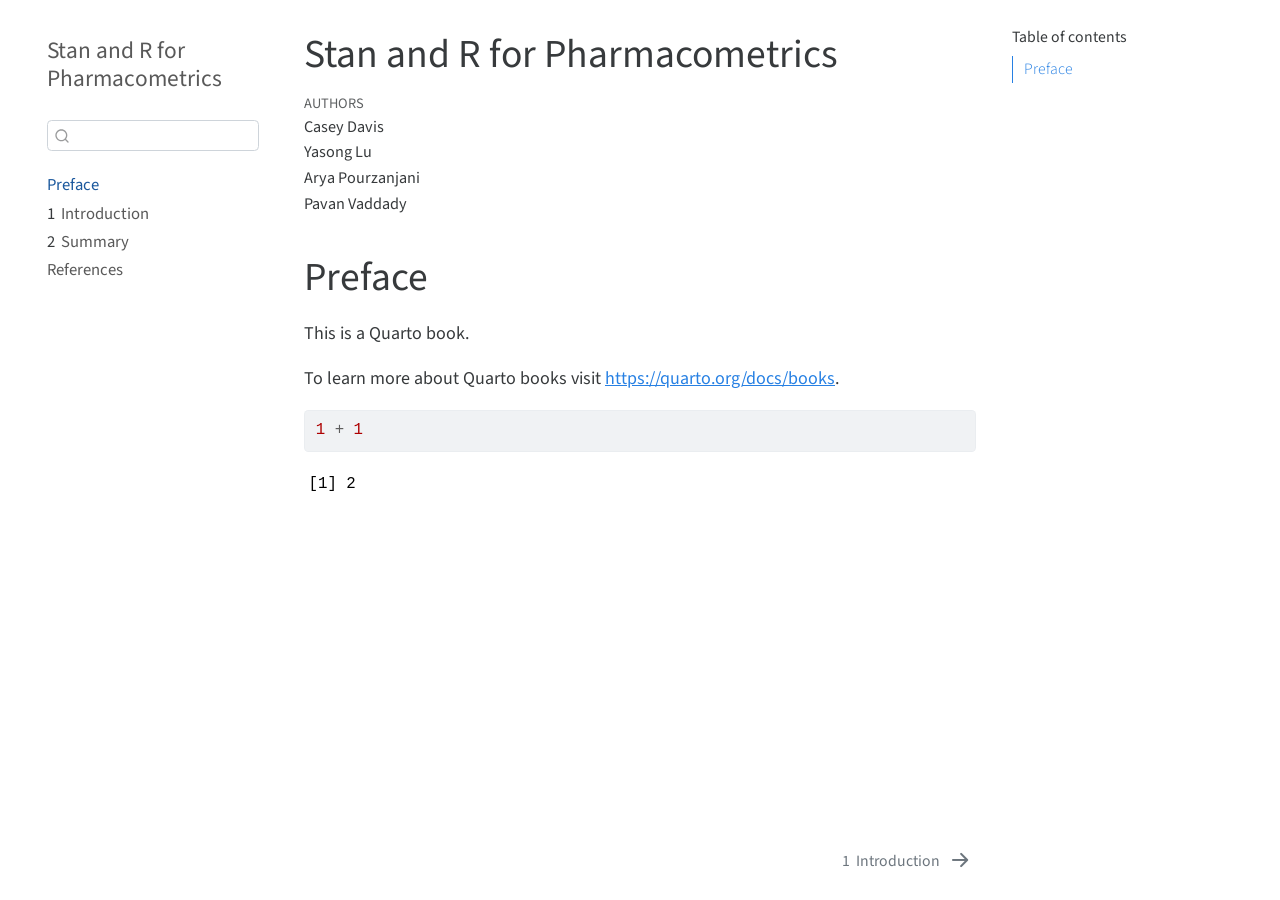
==== docs/index.html @ be0696f8 "Trying to publish" ====
<!DOCTYPE html>
<html xmlns="http://www.w3.org/1999/xhtml" lang="en" xml:lang="en"><head>

<meta charset="utf-8">
<meta name="generator" content="quarto-1.0.36">

<meta name="viewport" content="width=device-width, initial-scale=1.0, user-scalable=yes">

<meta name="author" content="Casey Davis">
<meta name="author" content="Yasong Lu">
<meta name="author" content="Arya Pourzanjani">
<meta name="author" content="Pavan Vaddady">

<title>Stan and R for Pharmacometrics</title>
<style>
code{white-space: pre-wrap;}
span.smallcaps{font-variant: small-caps;}
span.underline{text-decoration: underline;}
div.column{display: inline-block; vertical-align: top; width: 50%;}
div.hanging-indent{margin-left: 1.5em; text-indent: -1.5em;}
ul.task-list{list-style: none;}
pre > code.sourceCode { white-space: pre; position: relative; }
pre > code.sourceCode > span { display: inline-block; line-height: 1.25; }
pre > code.sourceCode > span:empty { height: 1.2em; }
.sourceCode { overflow: visible; }
code.sourceCode > span { color: inherit; text-decoration: inherit; }
div.sourceCode { margin: 1em 0; }
pre.sourceCode { margin: 0; }
@media screen {
div.sourceCode { overflow: auto; }
}
@media print {
pre > code.sourceCode { white-space: pre-wrap; }
pre > code.sourceCode > span { text-indent: -5em; padding-left: 5em; }
}
pre.numberSource code
  { counter-reset: source-line 0; }
pre.numberSource code > span
  { position: relative; left: -4em; counter-increment: source-line; }
pre.numberSource code > span > a:first-child::before
  { content: counter(source-line);
    position: relative; left: -1em; text-align: right; vertical-align: baseline;
    border: none; display: inline-block;
    -webkit-touch-callout: none; -webkit-user-select: none;
    -khtml-user-select: none; -moz-user-select: none;
    -ms-user-select: none; user-select: none;
    padding: 0 4px; width: 4em;
    color: #aaaaaa;
  }
pre.numberSource { margin-left: 3em; border-left: 1px solid #aaaaaa;  padding-left: 4px; }
div.sourceCode
  {   }
@media screen {
pre > code.sourceCode > span > a:first-child::before { text-decoration: underline; }
}
code span.al { color: #ff0000; font-weight: bold; } /* Alert */
code span.an { color: #60a0b0; font-weight: bold; font-style: italic; } /* Annotation */
code span.at { color: #7d9029; } /* Attribute */
code span.bn { color: #40a070; } /* BaseN */
code span.bu { } /* BuiltIn */
code span.cf { color: #007020; font-weight: bold; } /* ControlFlow */
code span.ch { color: #4070a0; } /* Char */
code span.cn { color: #880000; } /* Constant */
code span.co { color: #60a0b0; font-style: italic; } /* Comment */
code span.cv { color: #60a0b0; font-weight: bold; font-style: italic; } /* CommentVar */
code span.do { color: #ba2121; font-style: italic; } /* Documentation */
code span.dt { color: #902000; } /* DataType */
code span.dv { color: #40a070; } /* DecVal */
code span.er { color: #ff0000; font-weight: bold; } /* Error */
code span.ex { } /* Extension */
code span.fl { color: #40a070; } /* Float */
code span.fu { color: #06287e; } /* Function */
code span.im { } /* Import */
code span.in { color: #60a0b0; font-weight: bold; font-style: italic; } /* Information */
code span.kw { color: #007020; font-weight: bold; } /* Keyword */
code span.op { color: #666666; } /* Operator */
code span.ot { color: #007020; } /* Other */
code span.pp { color: #bc7a00; } /* Preprocessor */
code span.sc { color: #4070a0; } /* SpecialChar */
code span.ss { color: #bb6688; } /* SpecialString */
code span.st { color: #4070a0; } /* String */
code span.va { color: #19177c; } /* Variable */
code span.vs { color: #4070a0; } /* VerbatimString */
code span.wa { color: #60a0b0; font-weight: bold; font-style: italic; } /* Warning */
</style>


<script src="site_libs/quarto-nav/quarto-nav.js"></script>
<script src="site_libs/quarto-nav/headroom.min.js"></script>
<script src="site_libs/clipboard/clipboard.min.js"></script>
<script src="site_libs/quarto-search/autocomplete.umd.js"></script>
<script src="site_libs/quarto-search/fuse.min.js"></script>
<script src="site_libs/quarto-search/quarto-search.js"></script>
<meta name="quarto:offset" content="./">
<link href="./intro.html" rel="next">
<script src="site_libs/quarto-html/quarto.js"></script>
<script src="site_libs/quarto-html/popper.min.js"></script>
<script src="site_libs/quarto-html/tippy.umd.min.js"></script>
<script src="site_libs/quarto-html/anchor.min.js"></script>
<link href="site_libs/quarto-html/tippy.css" rel="stylesheet">
<link href="site_libs/quarto-html/quarto-syntax-highlighting.css" rel="stylesheet" id="quarto-text-highlighting-styles">
<script src="site_libs/bootstrap/bootstrap.min.js"></script>
<link href="site_libs/bootstrap/bootstrap-icons.css" rel="stylesheet">
<link href="site_libs/bootstrap/bootstrap.min.css" rel="stylesheet" id="quarto-bootstrap" data-mode="light">
<script id="quarto-search-options" type="application/json">{
  "location": "sidebar",
  "copy-button": false,
  "collapse-after": 3,
  "panel-placement": "start",
  "type": "textbox",
  "limit": 20,
  "language": {
    "search-no-results-text": "No results",
    "search-matching-documents-text": "matching documents",
    "search-copy-link-title": "Copy link to search",
    "search-hide-matches-text": "Hide additional matches",
    "search-more-match-text": "more match in this document",
    "search-more-matches-text": "more matches in this document",
    "search-clear-button-title": "Clear",
    "search-detached-cancel-button-title": "Cancel",
    "search-submit-button-title": "Submit"
  }
}</script>


</head>

<body class="nav-sidebar floating">

<div id="quarto-search-results"></div>
  <header id="quarto-header" class="headroom fixed-top">
  <nav class="quarto-secondary-nav" data-bs-toggle="collapse" data-bs-target="#quarto-sidebar" aria-controls="quarto-sidebar" aria-expanded="false" aria-label="Toggle sidebar navigation" onclick="if (window.quartoToggleHeadroom) { window.quartoToggleHeadroom(); }">
    <div class="container-fluid d-flex justify-content-between">
      <h1 class="quarto-secondary-nav-title">Stan and R for Pharmacometrics</h1>
      <button type="button" class="quarto-btn-toggle btn" aria-label="Show secondary navigation">
        <i class="bi bi-chevron-right"></i>
      </button>
    </div>
  </nav>
</header>
<!-- content -->
<div id="quarto-content" class="quarto-container page-columns page-rows-contents page-layout-article">
<!-- sidebar -->
  <nav id="quarto-sidebar" class="sidebar collapse sidebar-navigation floating overflow-auto">
    <div class="pt-lg-2 mt-2 text-left sidebar-header">
    <div class="sidebar-title mb-0 py-0">
      <a href="./">Stan and R for Pharmacometrics</a> 
    </div>
      </div>
      <div class="mt-2 flex-shrink-0 align-items-center">
        <div class="sidebar-search">
        <div id="quarto-search" class="" title="Search"></div>
        </div>
      </div>
    <div class="sidebar-menu-container"> 
    <ul class="list-unstyled mt-1">
        <li class="sidebar-item">
  <div class="sidebar-item-container"> 
  <a href="./index.html" class="sidebar-item-text sidebar-link active">Preface</a>
  </div>
</li>
        <li class="sidebar-item">
  <div class="sidebar-item-container"> 
  <a href="./intro.html" class="sidebar-item-text sidebar-link"><span class="chapter-number">1</span>&nbsp; <span class="chapter-title">Introduction</span></a>
  </div>
</li>
        <li class="sidebar-item">
  <div class="sidebar-item-container"> 
  <a href="./summary.html" class="sidebar-item-text sidebar-link"><span class="chapter-number">2</span>&nbsp; <span class="chapter-title">Summary</span></a>
  </div>
</li>
        <li class="sidebar-item">
  <div class="sidebar-item-container"> 
  <a href="./references.html" class="sidebar-item-text sidebar-link">References</a>
  </div>
</li>
    </ul>
    </div>
</nav>
<!-- margin-sidebar -->
    <div id="quarto-margin-sidebar" class="sidebar margin-sidebar">
        <nav id="TOC" role="doc-toc">
    <h2 id="toc-title">Table of contents</h2>
   
  <ul>
  <li><a href="#preface" id="toc-preface" class="nav-link active" data-scroll-target="#preface">Preface</a></li>
  </ul>
</nav>
    </div>
<!-- main -->
<main class="content" id="quarto-document-content">

<header id="title-block-header" class="quarto-title-block default">
<div class="quarto-title">
<h1 class="title d-none d-lg-block">Stan and R for Pharmacometrics</h1>
</div>



<div class="quarto-title-meta">

    <div>
    <div class="quarto-title-meta-heading">Authors</div>
    <div class="quarto-title-meta-contents">
             <p>Casey Davis </p>
             <p>Yasong Lu </p>
             <p>Arya Pourzanjani </p>
             <p>Pavan Vaddady </p>
          </div>
  </div>
    
    
  </div>
  

</header>

<section id="preface" class="level1 unnumbered">
<h1 class="unnumbered">Preface</h1>
<p>This is a Quarto book.</p>
<p>To learn more about Quarto books visit <a href="https://quarto.org/docs/books" class="uri">https://quarto.org/docs/books</a>.</p>
<div class="cell">
<div class="sourceCode cell-code" id="cb1"><pre class="sourceCode r code-with-copy"><code class="sourceCode r"><span id="cb1-1"><a href="#cb1-1" aria-hidden="true" tabindex="-1"></a><span class="dv">1</span> <span class="sc">+</span> <span class="dv">1</span></span></code><button title="Copy to Clipboard" class="code-copy-button"><i class="bi"></i></button></pre></div>
<div class="cell-output cell-output-stdout">
<pre><code>[1] 2</code></pre>
</div>
</div>


</section>

</main> <!-- /main -->
<script id="quarto-html-after-body" type="application/javascript">
window.document.addEventListener("DOMContentLoaded", function (event) {
  const toggleBodyColorMode = (bsSheetEl) => {
    const mode = bsSheetEl.getAttribute("data-mode");
    const bodyEl = window.document.querySelector("body");
    if (mode === "dark") {
      bodyEl.classList.add("quarto-dark");
      bodyEl.classList.remove("quarto-light");
    } else {
      bodyEl.classList.add("quarto-light");
      bodyEl.classList.remove("quarto-dark");
    }
  }
  const toggleBodyColorPrimary = () => {
    const bsSheetEl = window.document.querySelector("link#quarto-bootstrap");
    if (bsSheetEl) {
      toggleBodyColorMode(bsSheetEl);
    }
  }
  toggleBodyColorPrimary();  
  const icon = "";
  const anchorJS = new window.AnchorJS();
  anchorJS.options = {
    placement: 'right',
    icon: icon
  };
  anchorJS.add('.anchored');
  const clipboard = new window.ClipboardJS('.code-copy-button', {
    target: function(trigger) {
      return trigger.previousElementSibling;
    }
  });
  clipboard.on('success', function(e) {
    // button target
    const button = e.trigger;
    // don't keep focus
    button.blur();
    // flash "checked"
    button.classList.add('code-copy-button-checked');
    var currentTitle = button.getAttribute("title");
    button.setAttribute("title", "Copied!");
    setTimeout(function() {
      button.setAttribute("title", currentTitle);
      button.classList.remove('code-copy-button-checked');
    }, 1000);
    // clear code selection
    e.clearSelection();
  });
  function tippyHover(el, contentFn) {
    const config = {
      allowHTML: true,
      content: contentFn,
      maxWidth: 500,
      delay: 100,
      arrow: false,
      appendTo: function(el) {
          return el.parentElement;
      },
      interactive: true,
      interactiveBorder: 10,
      theme: 'quarto',
      placement: 'bottom-start'
    };
    window.tippy(el, config); 
  }
  const noterefs = window.document.querySelectorAll('a[role="doc-noteref"]');
  for (var i=0; i<noterefs.length; i++) {
    const ref = noterefs[i];
    tippyHover(ref, function() {
      let href = ref.getAttribute('href');
      try { href = new URL(href).hash; } catch {}
      const id = href.replace(/^#\/?/, "");
      const note = window.document.getElementById(id);
      return note.innerHTML;
    });
  }
  var bibliorefs = window.document.querySelectorAll('a[role="doc-biblioref"]');
  for (var i=0; i<bibliorefs.length; i++) {
    const ref = bibliorefs[i];
    const cites = ref.parentNode.getAttribute('data-cites').split(' ');
    tippyHover(ref, function() {
      var popup = window.document.createElement('div');
      cites.forEach(function(cite) {
        var citeDiv = window.document.createElement('div');
        citeDiv.classList.add('hanging-indent');
        citeDiv.classList.add('csl-entry');
        var biblioDiv = window.document.getElementById('ref-' + cite);
        if (biblioDiv) {
          citeDiv.innerHTML = biblioDiv.innerHTML;
        }
        popup.appendChild(citeDiv);
      });
      return popup.innerHTML;
    });
  }
});
</script>
<nav class="page-navigation">
  <div class="nav-page nav-page-previous">
  </div>
  <div class="nav-page nav-page-next">
      <a href="./intro.html" class="pagination-link">
        <span class="nav-page-text"><span class="chapter-number">1</span>&nbsp; <span class="chapter-title">Introduction</span></span> <i class="bi bi-arrow-right-short"></i>
      </a>
  </div>
</nav>
</div> <!-- /content -->



</body></html>
---- docs/site_libs/quarto-html/tippy.css ----
.tippy-box[data-animation=fade][data-state=hidden]{opacity:0}[data-tippy-root]{max-width:calc(100vw - 10px)}.tippy-box{position:relative;background-color:#333;color:#fff;border-radius:4px;font-size:14px;line-height:1.4;white-space:normal;outline:0;transition-property:transform,visibility,opacity}.tippy-box[data-placement^=top]>.tippy-arrow{bottom:0}.tippy-box[data-placement^=top]>.tippy-arrow:before{bottom:-7px;left:0;border-width:8px 8px 0;border-top-color:initial;transform-origin:center top}.tippy-box[data-placement^=bottom]>.tippy-arrow{top:0}.tippy-box[data-placement^=bottom]>.tippy-arrow:before{top:-7px;left:0;border-width:0 8px 8px;border-bottom-color:initial;transform-origin:center bottom}.tippy-box[data-placement^=left]>.tippy-arrow{right:0}.tippy-box[data-placement^=left]>.tippy-arrow:before{border-width:8px 0 8px 8px;border-left-color:initial;right:-7px;transform-origin:center left}.tippy-box[data-placement^=right]>.tippy-arrow{left:0}.tippy-box[data-placement^=right]>.tippy-arrow:before{left:-7px;border-width:8px 8px 8px 0;border-right-color:initial;transform-origin:center right}.tippy-box[data-inertia][data-state=visible]{transition-timing-function:cubic-bezier(.54,1.5,.38,1.11)}.tippy-arrow{width:16px;height:16px;color:#333}.tippy-arrow:before{content:"";position:absolute;border-color:transparent;border-style:solid}.tippy-content{position:relative;padding:5px 9px;z-index:1}
---- docs/site_libs/quarto-html/quarto-syntax-highlighting.css ----
/* quarto syntax highlight colors */
:root {
  --quarto-hl-ot-color: #003B4F;
  --quarto-hl-at-color: #657422;
  --quarto-hl-ss-color: #20794D;
  --quarto-hl-an-color: #5E5E5E;
  --quarto-hl-fu-color: #4758AB;
  --quarto-hl-st-color: #20794D;
  --quarto-hl-cf-color: #003B4F;
  --quarto-hl-op-color: #5E5E5E;
  --quarto-hl-er-color: #AD0000;
  --quarto-hl-bn-color: #AD0000;
  --quarto-hl-al-color: #AD0000;
  --quarto-hl-va-color: #111111;
  --quarto-hl-bu-color: inherit;
  --quarto-hl-ex-color: inherit;
  --quarto-hl-pp-color: #AD0000;
  --quarto-hl-in-color: #5E5E5E;
  --quarto-hl-vs-color: #20794D;
  --quarto-hl-wa-color: #5E5E5E;
  --quarto-hl-do-color: #5E5E5E;
  --quarto-hl-im-color: #00769E;
  --quarto-hl-ch-color: #20794D;
  --quarto-hl-dt-color: #AD0000;
  --quarto-hl-fl-color: #AD0000;
  --quarto-hl-co-color: #5E5E5E;
  --quarto-hl-cv-color: #5E5E5E;
  --quarto-hl-cn-color: #8f5902;
  --quarto-hl-sc-color: #5E5E5E;
  --quarto-hl-dv-color: #AD0000;
  --quarto-hl-kw-color: #003B4F;
}

/* other quarto variables */
:root {
  --quarto-font-monospace: SFMono-Regular, Menlo, Monaco, Consolas, "Liberation Mono", "Courier New", monospace;
}

pre > code.sourceCode > span {
  color: #003B4F;
}

code span {
  color: #003B4F;
}

code.sourceCode > span {
  color: #003B4F;
}

div.sourceCode,
div.sourceCode pre.sourceCode {
  color: #003B4F;
}

code span.ot {
  color: #003B4F;
}

code span.at {
  color: #657422;
}

code span.ss {
  color: #20794D;
}

code span.an {
  color: #5E5E5E;
}

code span.fu {
  color: #4758AB;
}

code span.st {
  color: #20794D;
}

code span.cf {
  color: #003B4F;
}

code span.op {
  color: #5E5E5E;
}

code span.er {
  color: #AD0000;
}

code span.bn {
  color: #AD0000;
}

code span.al {
  color: #AD0000;
}

code span.va {
  color: #111111;
}

code span.pp {
  color: #AD0000;
}

code span.in {
  color: #5E5E5E;
}

code span.vs {
  color: #20794D;
}

code span.wa {
  color: #5E5E5E;
  font-style: italic;
}

code span.do {
  color: #5E5E5E;
  font-style: italic;
}

code span.im {
  color: #00769E;
}

code span.ch {
  color: #20794D;
}

code span.dt {
  color: #AD0000;
}

code span.fl {
  color: #AD0000;
}

code span.co {
  color: #5E5E5E;
}

code span.cv {
  color: #5E5E5E;
  font-style: italic;
}

code span.cn {
  color: #8f5902;
}

code span.sc {
  color: #5E5E5E;
}

code span.dv {
  color: #AD0000;
}

code span.kw {
  color: #003B4F;
}

.prevent-inlining {
  content: "</";
}

/*# sourceMappingURL=debc5d5d77c3f9108843748ff7464032.css.map */
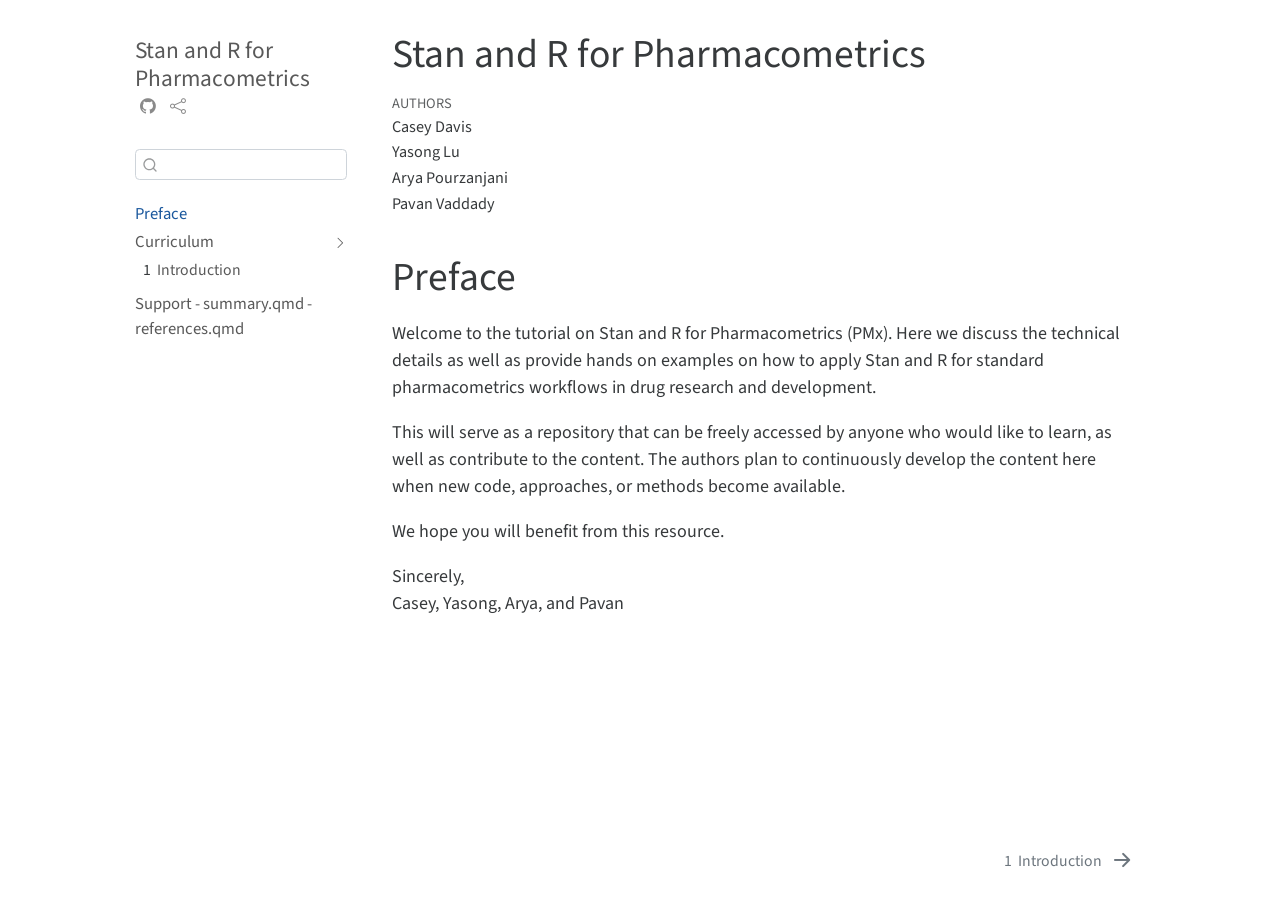
==== commit 0bcc0964: "trying to publish part 2" ====
--- a/docs/index.html
+++ b/docs/index.html
@@ -19,69 +19,6 @@
 div.column{display: inline-block; vertical-align: top; width: 50%;}
 div.hanging-indent{margin-left: 1.5em; text-indent: -1.5em;}
 ul.task-list{list-style: none;}
-pre > code.sourceCode { white-space: pre; position: relative; }
-pre > code.sourceCode > span { display: inline-block; line-height: 1.25; }
-pre > code.sourceCode > span:empty { height: 1.2em; }
-.sourceCode { overflow: visible; }
-code.sourceCode > span { color: inherit; text-decoration: inherit; }
-div.sourceCode { margin: 1em 0; }
-pre.sourceCode { margin: 0; }
-@media screen {
-div.sourceCode { overflow: auto; }
-}
-@media print {
-pre > code.sourceCode { white-space: pre-wrap; }
-pre > code.sourceCode > span { text-indent: -5em; padding-left: 5em; }
-}
-pre.numberSource code
-  { counter-reset: source-line 0; }
-pre.numberSource code > span
-  { position: relative; left: -4em; counter-increment: source-line; }
-pre.numberSource code > span > a:first-child::before
-  { content: counter(source-line);
-    position: relative; left: -1em; text-align: right; vertical-align: baseline;
-    border: none; display: inline-block;
-    -webkit-touch-callout: none; -webkit-user-select: none;
-    -khtml-user-select: none; -moz-user-select: none;
-    -ms-user-select: none; user-select: none;
-    padding: 0 4px; width: 4em;
-    color: #aaaaaa;
-  }
-pre.numberSource { margin-left: 3em; border-left: 1px solid #aaaaaa;  padding-left: 4px; }
-div.sourceCode
-  {   }
-@media screen {
-pre > code.sourceCode > span > a:first-child::before { text-decoration: underline; }
-}
-code span.al { color: #ff0000; font-weight: bold; } /* Alert */
-code span.an { color: #60a0b0; font-weight: bold; font-style: italic; } /* Annotation */
-code span.at { color: #7d9029; } /* Attribute */
-code span.bn { color: #40a070; } /* BaseN */
-code span.bu { } /* BuiltIn */
-code span.cf { color: #007020; font-weight: bold; } /* ControlFlow */
-code span.ch { color: #4070a0; } /* Char */
-code span.cn { color: #880000; } /* Constant */
-code span.co { color: #60a0b0; font-style: italic; } /* Comment */
-code span.cv { color: #60a0b0; font-weight: bold; font-style: italic; } /* CommentVar */
-code span.do { color: #ba2121; font-style: italic; } /* Documentation */
-code span.dt { color: #902000; } /* DataType */
-code span.dv { color: #40a070; } /* DecVal */
-code span.er { color: #ff0000; font-weight: bold; } /* Error */
-code span.ex { } /* Extension */
-code span.fl { color: #40a070; } /* Float */
-code span.fu { color: #06287e; } /* Function */
-code span.im { } /* Import */
-code span.in { color: #60a0b0; font-weight: bold; font-style: italic; } /* Information */
-code span.kw { color: #007020; font-weight: bold; } /* Keyword */
-code span.op { color: #666666; } /* Operator */
-code span.ot { color: #007020; } /* Other */
-code span.pp { color: #bc7a00; } /* Preprocessor */
-code span.sc { color: #4070a0; } /* SpecialChar */
-code span.ss { color: #bb6688; } /* SpecialString */
-code span.st { color: #4070a0; } /* String */
-code span.va { color: #19177c; } /* Variable */
-code span.vs { color: #4070a0; } /* VerbatimString */
-code span.wa { color: #60a0b0; font-weight: bold; font-style: italic; } /* Warning */
 </style>
 
 
@@ -125,7 +62,7 @@
 
 </head>
 
-<body class="nav-sidebar floating">
+<body class="nav-sidebar floating fullcontent">
 
 <div id="quarto-search-results"></div>
   <header id="quarto-header" class="headroom fixed-top">
@@ -145,6 +82,24 @@
     <div class="pt-lg-2 mt-2 text-left sidebar-header">
     <div class="sidebar-title mb-0 py-0">
       <a href="./">Stan and R for Pharmacometrics</a> 
+        <div class="sidebar-tools-main">
+    <a href="https://github.com/cbdavis33/cbdavis33.github.io" title="Source Code" class="sidebar-tool px-1"><i class="bi bi-github"></i></a>
+    <a href="" title="Share" id="sidebar-tool-dropdown-0" class="sidebar-tool dropdown-toggle px-1" data-bs-toggle="dropdown" aria-expanded="false"><i class="bi bi-share"></i></a>
+    <ul class="dropdown-menu" aria-labelledby="sidebar-tool-dropdown-0">
+        <li>
+          <a class="dropdown-item sidebar-tools-main-item" href="https://twitter.com/intent/tweet?url=|url|">
+            <i class="bi bi-bi-twitter pe-1"></i>
+          Twitter
+          </a>
+        </li>
+        <li>
+          <a class="dropdown-item sidebar-tools-main-item" href="https://www.facebook.com/sharer/sharer.php?u=|url|">
+            <i class="bi bi-bi-facebook pe-1"></i>
+          Facebook
+          </a>
+        </li>
+    </ul>
+</div>
     </div>
       </div>
       <div class="mt-2 flex-shrink-0 align-items-center">
@@ -159,34 +114,31 @@
   <a href="./index.html" class="sidebar-item-text sidebar-link active">Preface</a>
   </div>
 </li>
-        <li class="sidebar-item">
+        <li class="sidebar-item sidebar-item-section">
+      <div class="sidebar-item-container"> 
+            <a class="sidebar-item-text sidebar-link text-start" data-bs-toggle="collapse" data-bs-target="#quarto-sidebar-section-1" aria-expanded="true">Curriculum</a>
+          <a class="sidebar-item-toggle text-start" data-bs-toggle="collapse" data-bs-target="#quarto-sidebar-section-1" aria-expanded="true">
+            <i class="bi bi-chevron-right ms-2"></i>
+          </a> 
+      </div>
+      <ul id="quarto-sidebar-section-1" class="collapse list-unstyled sidebar-section depth1 show">  
+          <li class="sidebar-item">
   <div class="sidebar-item-container"> 
   <a href="./intro.html" class="sidebar-item-text sidebar-link"><span class="chapter-number">1</span>&nbsp; <span class="chapter-title">Introduction</span></a>
   </div>
 </li>
-        <li class="sidebar-item">
-  <div class="sidebar-item-container"> 
-  <a href="./summary.html" class="sidebar-item-text sidebar-link"><span class="chapter-number">2</span>&nbsp; <span class="chapter-title">Summary</span></a>
-  </div>
-</li>
-        <li class="sidebar-item">
-  <div class="sidebar-item-container"> 
-  <a href="./references.html" class="sidebar-item-text sidebar-link">References</a>
-  </div>
-</li>
+      </ul>
+  </li>
+        <li class="sidebar-item sidebar-item-section">
+      <span class="sidebar-item-text sidebar-link text-start">Support
+        - summary.qmd
+        - references.qmd</span>
+  </li>
     </ul>
     </div>
 </nav>
 <!-- margin-sidebar -->
-    <div id="quarto-margin-sidebar" class="sidebar margin-sidebar">
-        <nav id="TOC" role="doc-toc">
-    <h2 id="toc-title">Table of contents</h2>
-   
-  <ul>
-  <li><a href="#preface" id="toc-preface" class="nav-link active" data-scroll-target="#preface">Preface</a></li>
-  </ul>
-</nav>
-    </div>
+    
 <!-- main -->
 <main class="content" id="quarto-document-content">
 
@@ -217,14 +169,10 @@
 
 <section id="preface" class="level1 unnumbered">
 <h1 class="unnumbered">Preface</h1>
-<p>This is a Quarto book.</p>
-<p>To learn more about Quarto books visit <a href="https://quarto.org/docs/books" class="uri">https://quarto.org/docs/books</a>.</p>
-<div class="cell">
-<div class="sourceCode cell-code" id="cb1"><pre class="sourceCode r code-with-copy"><code class="sourceCode r"><span id="cb1-1"><a href="#cb1-1" aria-hidden="true" tabindex="-1"></a><span class="dv">1</span> <span class="sc">+</span> <span class="dv">1</span></span></code><button title="Copy to Clipboard" class="code-copy-button"><i class="bi"></i></button></pre></div>
-<div class="cell-output cell-output-stdout">
-<pre><code>[1] 2</code></pre>
-</div>
-</div>
+<p>Welcome to the tutorial on Stan and R for Pharmacometrics (PMx). Here we discuss the technical details as well as provide hands on examples on how to apply Stan and R for standard pharmacometrics workflows in drug research and development.</p>
+<p>This will serve as a repository that can be freely accessed by anyone who would like to learn, as well as contribute to the content. The authors plan to continuously develop the content here when new code, approaches, or methods become available.</p>
+<p>We hope you will benefit from this resource.</p>
+<p>Sincerely, <br> Casey, Yasong, Arya, and Pavan</p>
 
 
 </section>
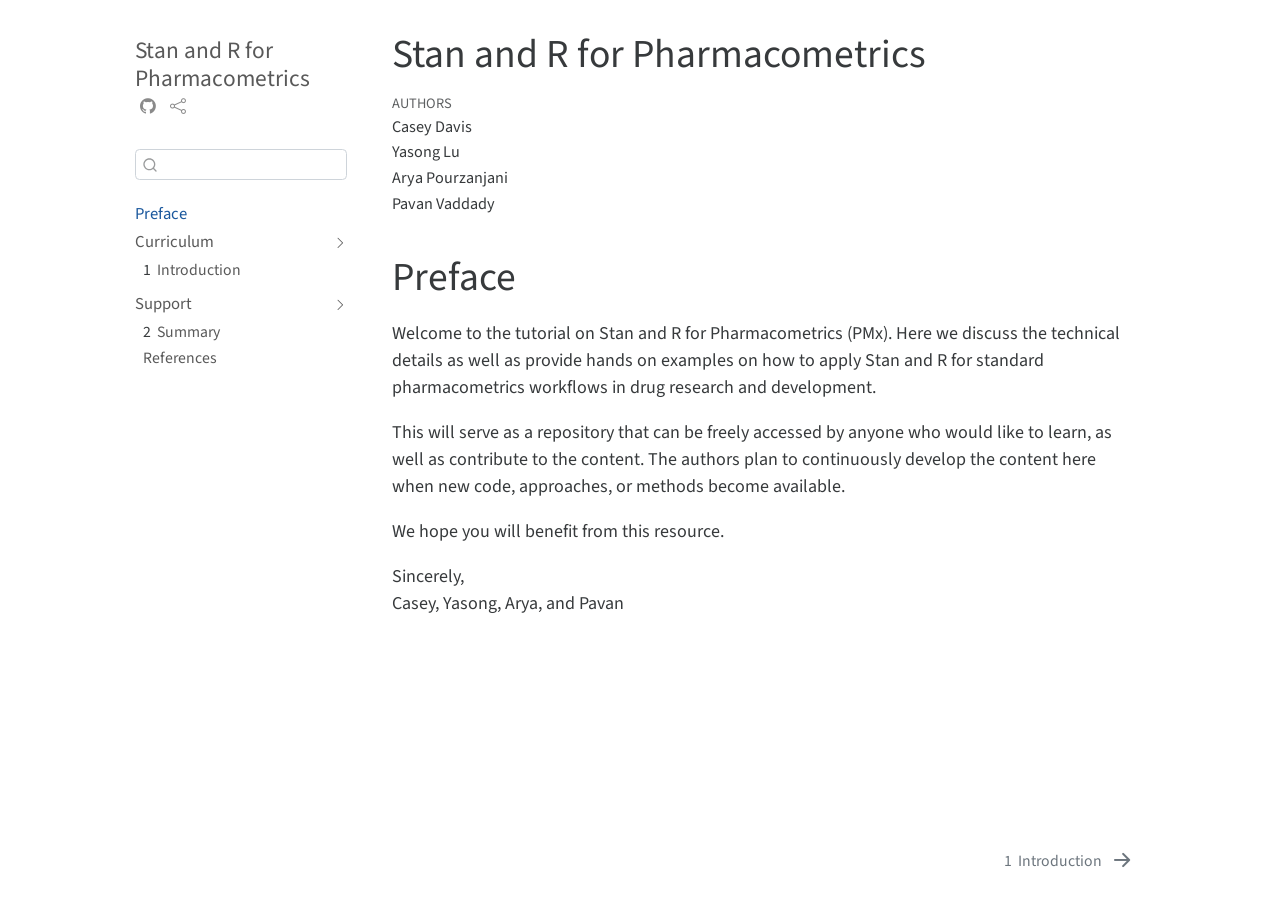
==== commit 0cca2959: "part 3" ====
--- a/docs/index.html
+++ b/docs/index.html
@@ -130,9 +130,24 @@
       </ul>
   </li>
         <li class="sidebar-item sidebar-item-section">
-      <span class="sidebar-item-text sidebar-link text-start">Support
-        - summary.qmd
-        - references.qmd</span>
+      <div class="sidebar-item-container"> 
+            <a class="sidebar-item-text sidebar-link text-start" data-bs-toggle="collapse" data-bs-target="#quarto-sidebar-section-2" aria-expanded="true">Support</a>
+          <a class="sidebar-item-toggle text-start" data-bs-toggle="collapse" data-bs-target="#quarto-sidebar-section-2" aria-expanded="true">
+            <i class="bi bi-chevron-right ms-2"></i>
+          </a> 
+      </div>
+      <ul id="quarto-sidebar-section-2" class="collapse list-unstyled sidebar-section depth1 show">  
+          <li class="sidebar-item">
+  <div class="sidebar-item-container"> 
+  <a href="./summary.html" class="sidebar-item-text sidebar-link"><span class="chapter-number">2</span>&nbsp; <span class="chapter-title">Summary</span></a>
+  </div>
+</li>
+          <li class="sidebar-item">
+  <div class="sidebar-item-container"> 
+  <a href="./references.html" class="sidebar-item-text sidebar-link">References</a>
+  </div>
+</li>
+      </ul>
   </li>
     </ul>
     </div>
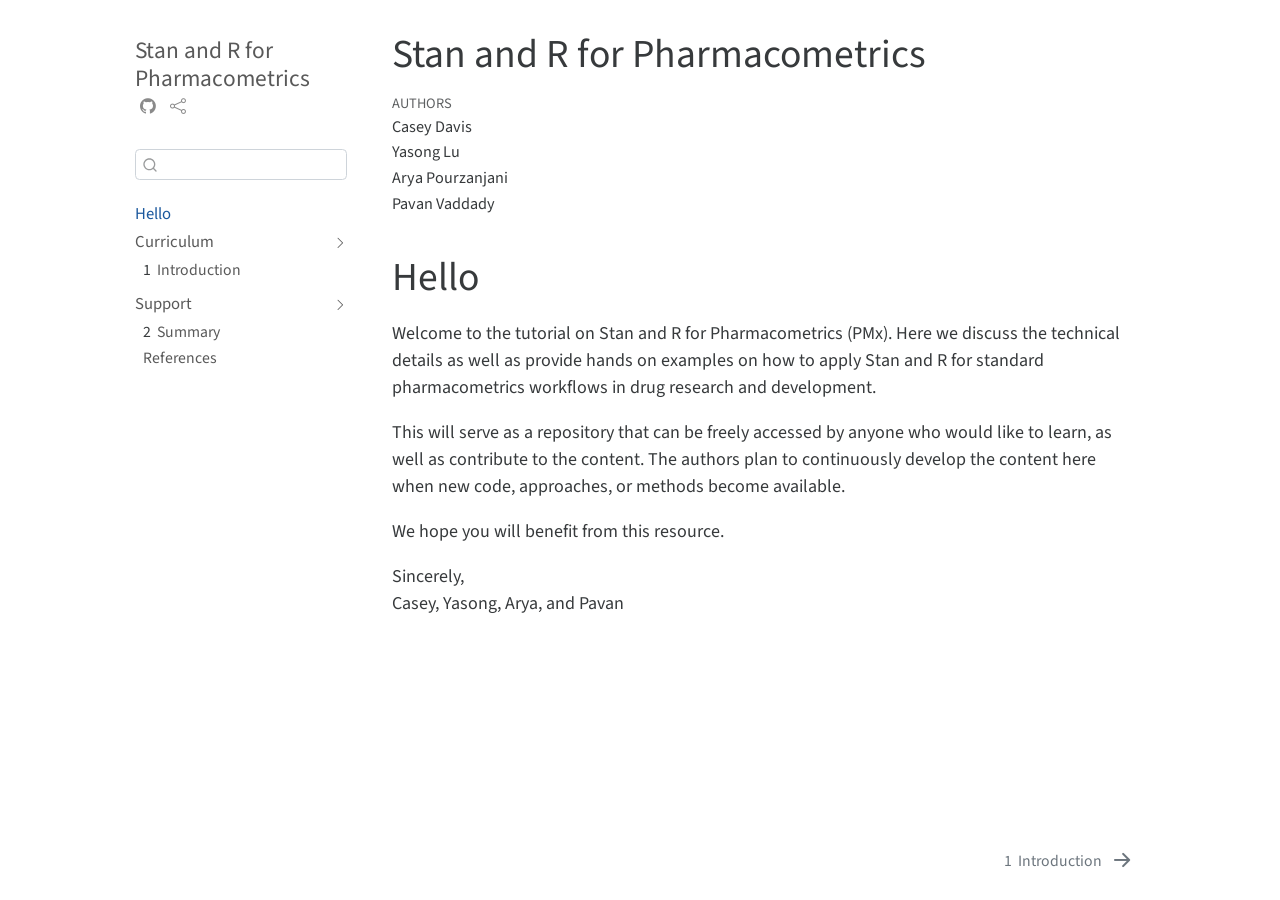
==== commit a93e6676: "trying something" ====
--- a/docs/index.html
+++ b/docs/index.html
@@ -111,7 +111,7 @@
     <ul class="list-unstyled mt-1">
         <li class="sidebar-item">
   <div class="sidebar-item-container"> 
-  <a href="./index.html" class="sidebar-item-text sidebar-link active">Preface</a>
+  <a href="./index.html" class="sidebar-item-text sidebar-link active">Hello</a>
   </div>
 </li>
         <li class="sidebar-item sidebar-item-section">
@@ -182,8 +182,8 @@
 
 </header>
 
-<section id="preface" class="level1 unnumbered">
-<h1 class="unnumbered">Preface</h1>
+<section id="hello" class="level1 unnumbered">
+<h1 class="unnumbered">Hello</h1>
 <p>Welcome to the tutorial on Stan and R for Pharmacometrics (PMx). Here we discuss the technical details as well as provide hands on examples on how to apply Stan and R for standard pharmacometrics workflows in drug research and development.</p>
 <p>This will serve as a repository that can be freely accessed by anyone who would like to learn, as well as contribute to the content. The authors plan to continuously develop the content here when new code, approaches, or methods become available.</p>
 <p>We hope you will benefit from this resource.</p>
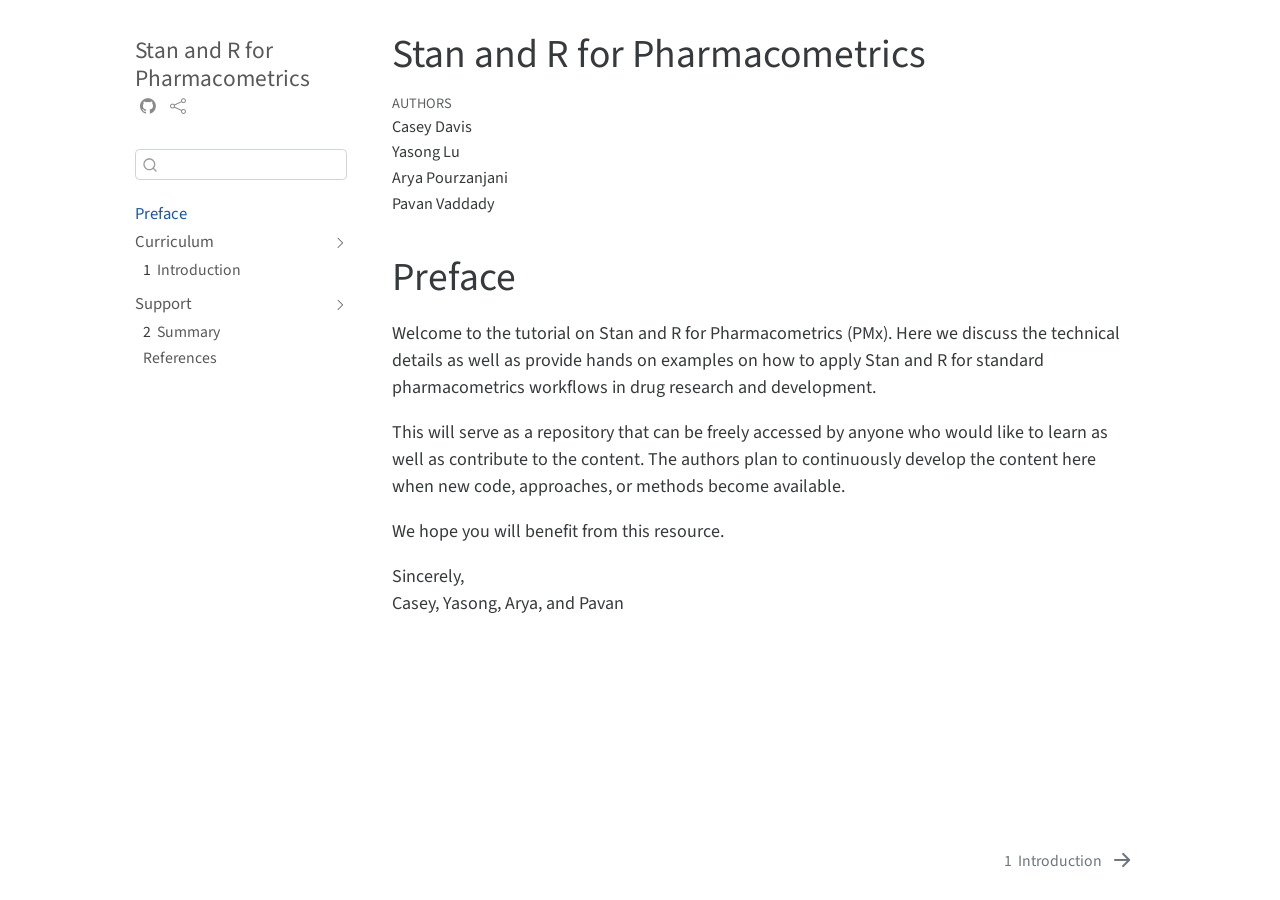
==== commit 8141048a: "Still" ====
--- a/docs/index.html
+++ b/docs/index.html
@@ -111,7 +111,7 @@
     <ul class="list-unstyled mt-1">
         <li class="sidebar-item">
   <div class="sidebar-item-container"> 
-  <a href="./index.html" class="sidebar-item-text sidebar-link active">Hello</a>
+  <a href="./index.html" class="sidebar-item-text sidebar-link active">Preface</a>
   </div>
 </li>
         <li class="sidebar-item sidebar-item-section">
@@ -182,10 +182,10 @@
 
 </header>
 
-<section id="hello" class="level1 unnumbered">
-<h1 class="unnumbered">Hello</h1>
+<section id="preface" class="level1 unnumbered">
+<h1 class="unnumbered">Preface</h1>
 <p>Welcome to the tutorial on Stan and R for Pharmacometrics (PMx). Here we discuss the technical details as well as provide hands on examples on how to apply Stan and R for standard pharmacometrics workflows in drug research and development.</p>
-<p>This will serve as a repository that can be freely accessed by anyone who would like to learn, as well as contribute to the content. The authors plan to continuously develop the content here when new code, approaches, or methods become available.</p>
+<p>This will serve as a repository that can be freely accessed by anyone who would like to learn as well as contribute to the content. The authors plan to continuously develop the content here when new code, approaches, or methods become available.</p>
 <p>We hope you will benefit from this resource.</p>
 <p>Sincerely, <br> Casey, Yasong, Arya, and Pavan</p>
 
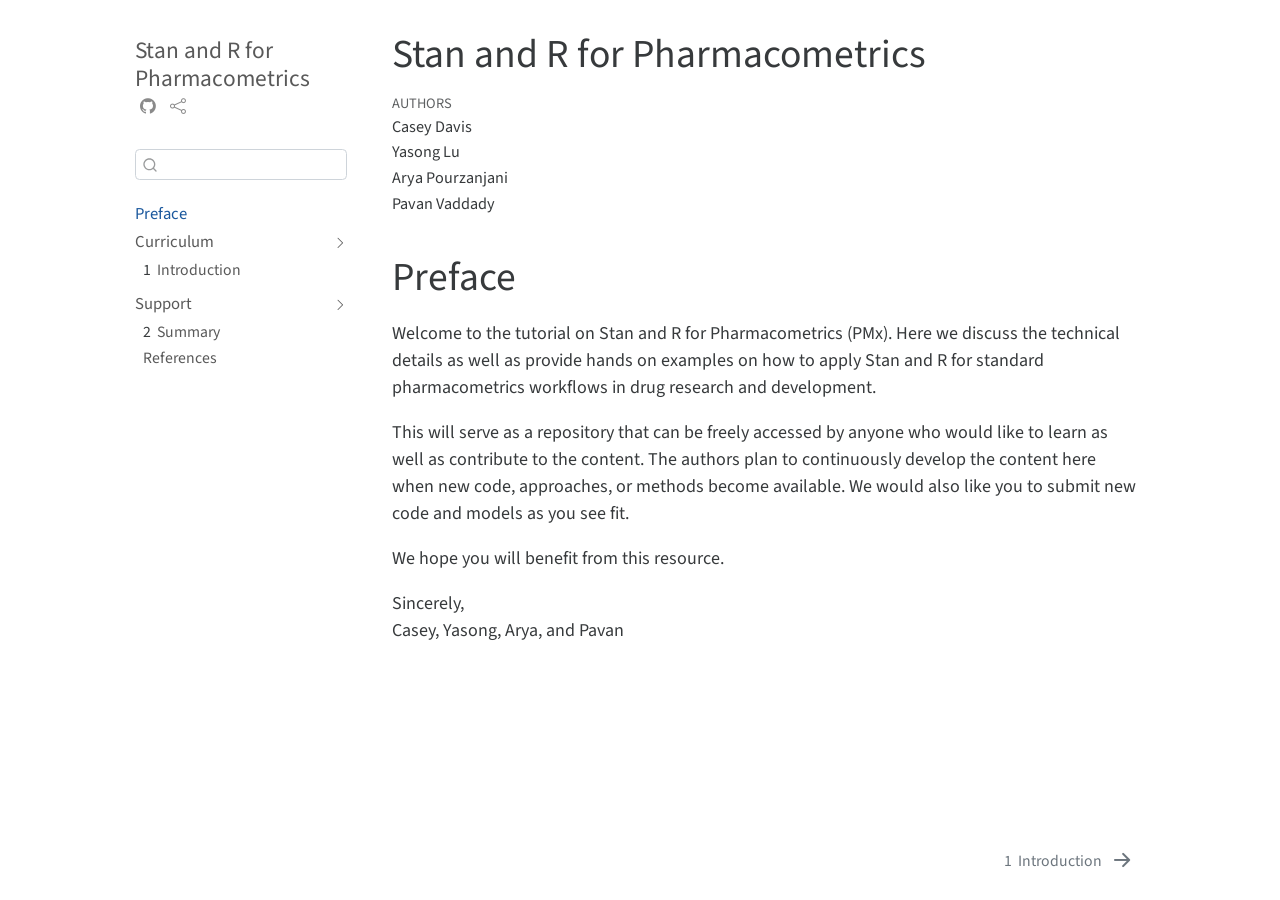
==== commit f4e14ec1: "still trying to publish" ====
--- a/docs/index.html
+++ b/docs/index.html
@@ -185,7 +185,7 @@
 <section id="preface" class="level1 unnumbered">
 <h1 class="unnumbered">Preface</h1>
 <p>Welcome to the tutorial on Stan and R for Pharmacometrics (PMx). Here we discuss the technical details as well as provide hands on examples on how to apply Stan and R for standard pharmacometrics workflows in drug research and development.</p>
-<p>This will serve as a repository that can be freely accessed by anyone who would like to learn as well as contribute to the content. The authors plan to continuously develop the content here when new code, approaches, or methods become available.</p>
+<p>This will serve as a repository that can be freely accessed by anyone who would like to learn as well as contribute to the content. The authors plan to continuously develop the content here when new code, approaches, or methods become available. We would also like you to submit new code and models as you see fit.</p>
 <p>We hope you will benefit from this resource.</p>
 <p>Sincerely, <br> Casey, Yasong, Arya, and Pavan</p>
 
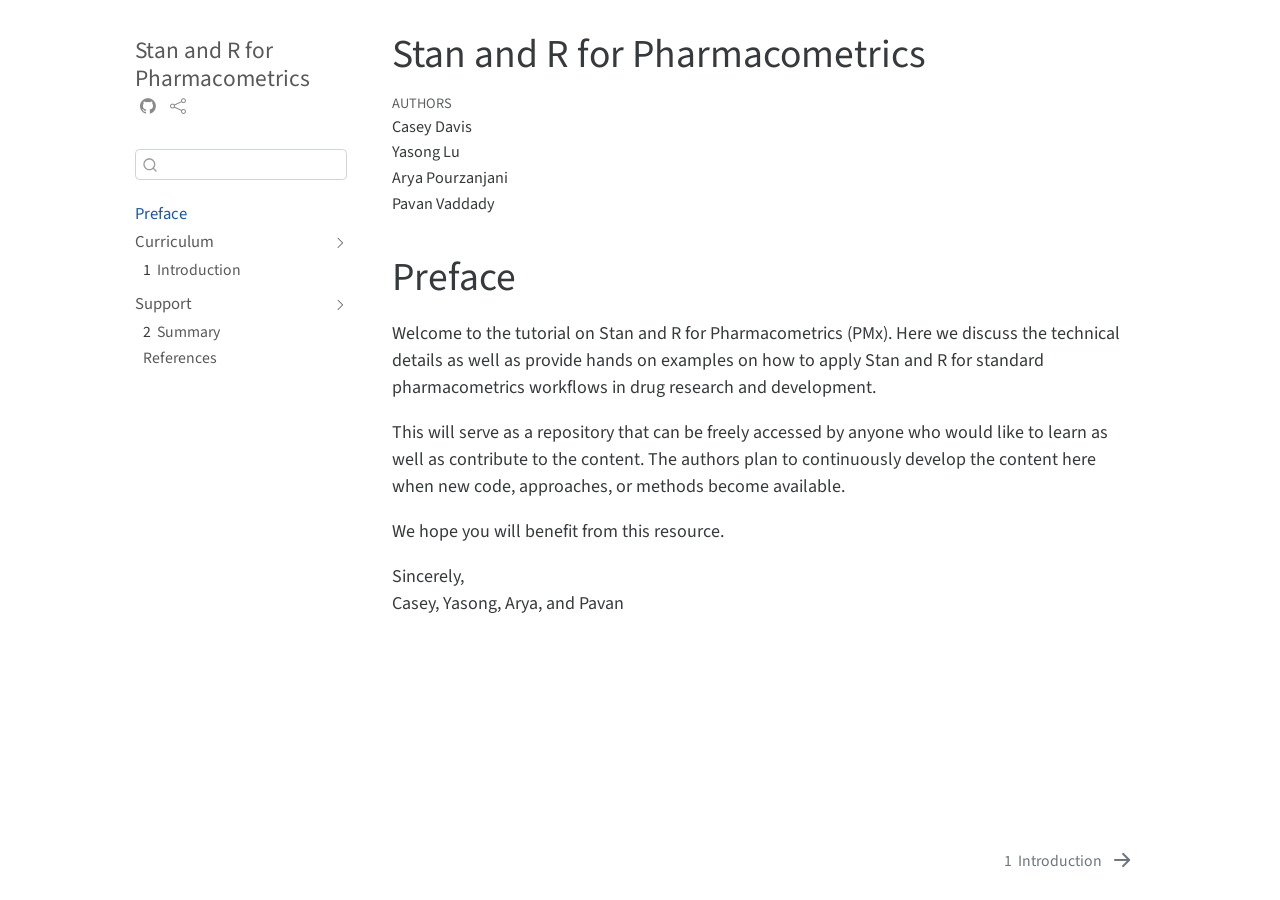
==== commit a7ef6669: "checking" ====
--- a/docs/index.html
+++ b/docs/index.html
@@ -185,7 +185,7 @@
 <section id="preface" class="level1 unnumbered">
 <h1 class="unnumbered">Preface</h1>
 <p>Welcome to the tutorial on Stan and R for Pharmacometrics (PMx). Here we discuss the technical details as well as provide hands on examples on how to apply Stan and R for standard pharmacometrics workflows in drug research and development.</p>
-<p>This will serve as a repository that can be freely accessed by anyone who would like to learn as well as contribute to the content. The authors plan to continuously develop the content here when new code, approaches, or methods become available. We would also like you to submit new code and models as you see fit.</p>
+<p>This will serve as a repository that can be freely accessed by anyone who would like to learn as well as contribute to the content. The authors plan to continuously develop the content here when new code, approaches, or methods become available.</p>
 <p>We hope you will benefit from this resource.</p>
 <p>Sincerely, <br> Casey, Yasong, Arya, and Pavan</p>
 
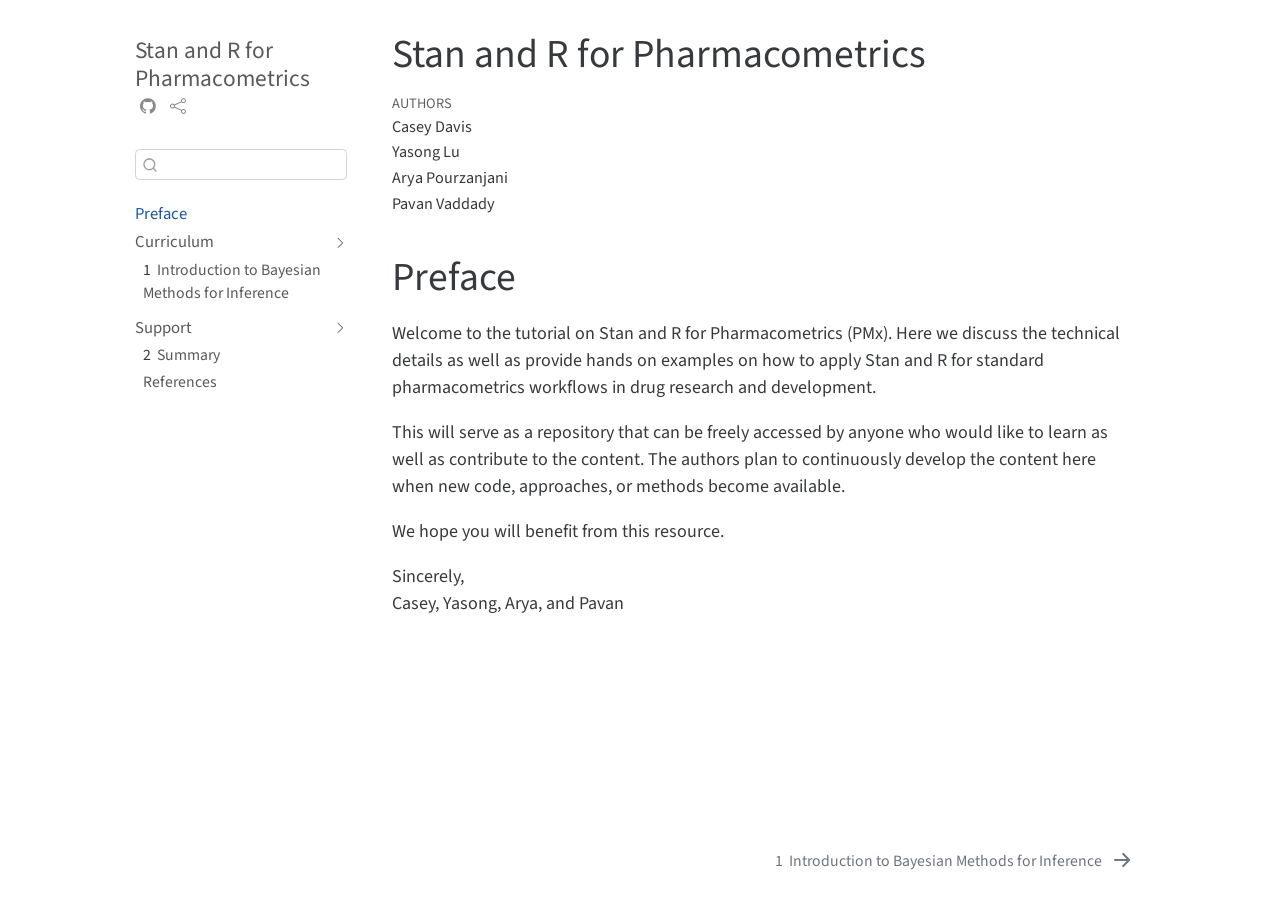
==== commit 3d448332: "intro_to_bayes done" ====
--- a/docs/index.html
+++ b/docs/index.html
@@ -124,7 +124,7 @@
       <ul id="quarto-sidebar-section-1" class="collapse list-unstyled sidebar-section depth1 show">  
           <li class="sidebar-item">
   <div class="sidebar-item-container"> 
-  <a href="./intro.html" class="sidebar-item-text sidebar-link"><span class="chapter-number">1</span>&nbsp; <span class="chapter-title">Introduction</span></a>
+  <a href="./intro.html" class="sidebar-item-text sidebar-link"><span class="chapter-number">1</span>&nbsp; <span class="chapter-title">Introduction to Bayesian Methods for Inference</span></a>
   </div>
 </li>
       </ul>
@@ -295,7 +295,7 @@
   </div>
   <div class="nav-page nav-page-next">
       <a href="./intro.html" class="pagination-link">
-        <span class="nav-page-text"><span class="chapter-number">1</span>&nbsp; <span class="chapter-title">Introduction</span></span> <i class="bi bi-arrow-right-short"></i>
+        <span class="nav-page-text"><span class="chapter-number">1</span>&nbsp; <span class="chapter-title">Introduction to Bayesian Methods for Inference</span></span> <i class="bi bi-arrow-right-short"></i>
       </a>
   </div>
 </nav>
